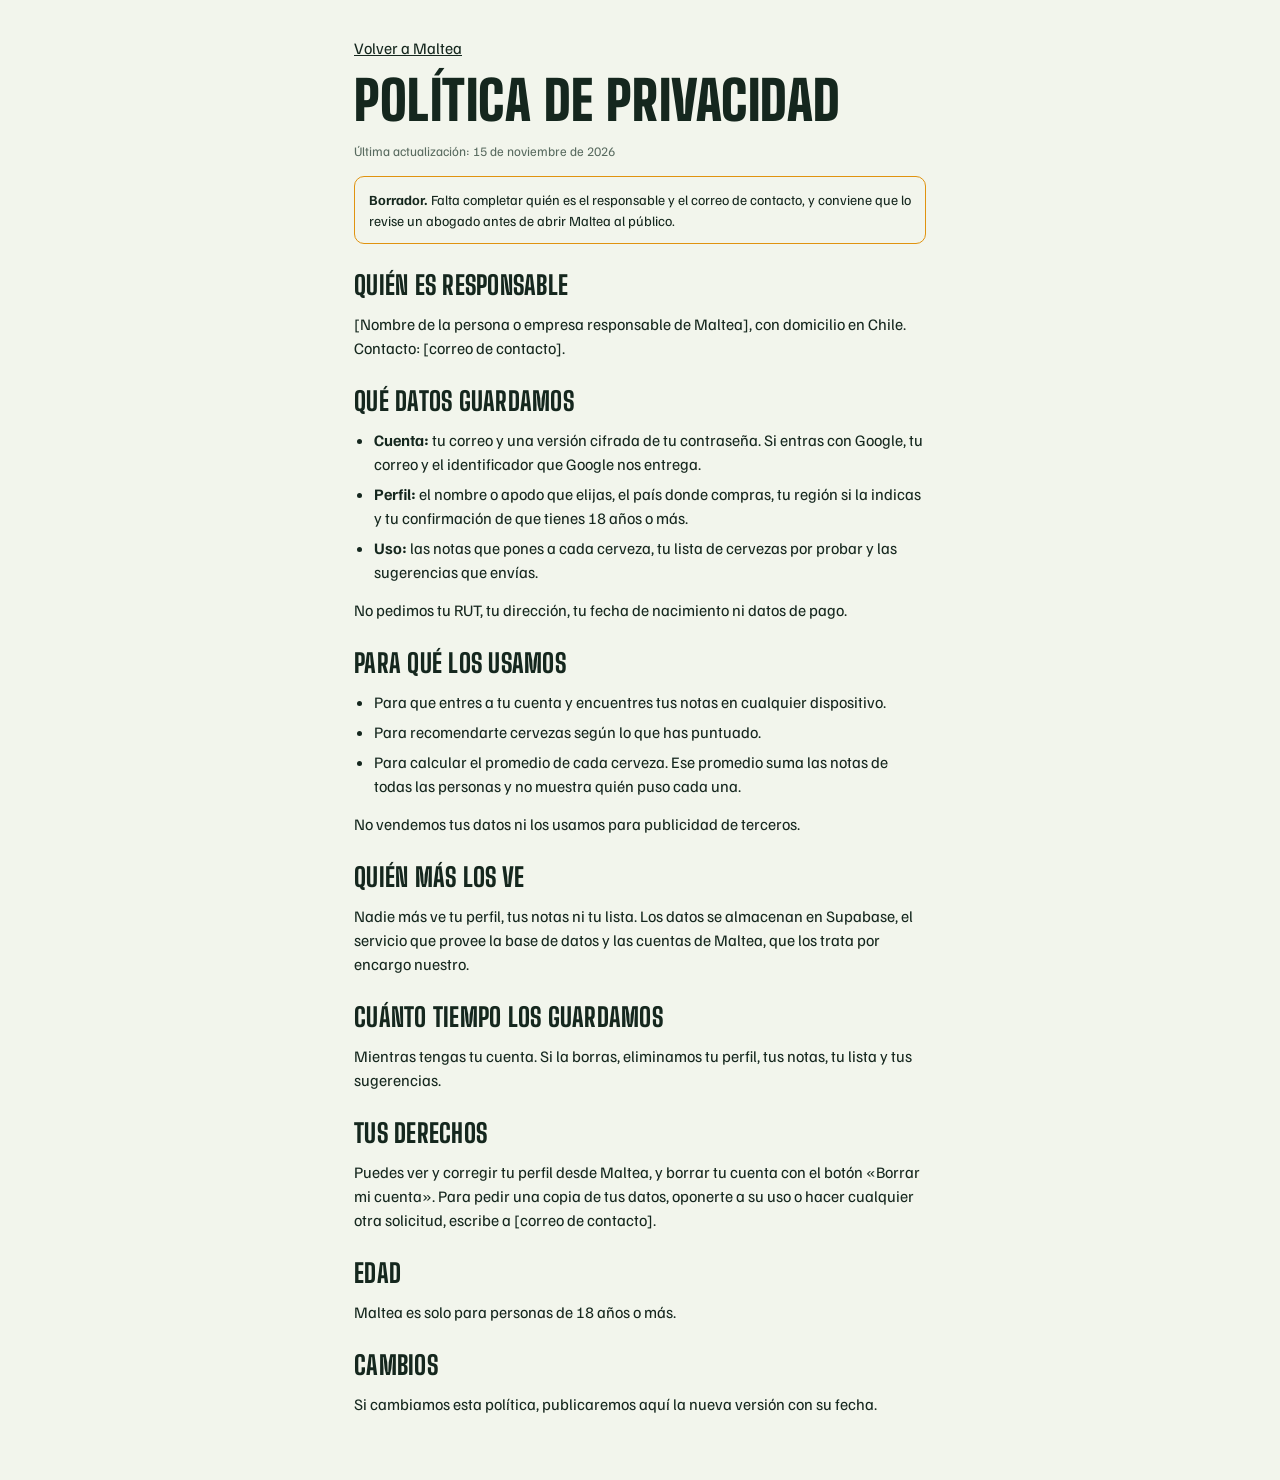
==== privacidad.html @ 9e96897e "Cuentas con Supabase: ingreso con correo, notas por persona y promedios compartidos - js/config.js: " ====
<!DOCTYPE html>
<html lang="es">
<head>
<meta charset="utf-8">
<meta name="viewport" content="width=device-width, initial-scale=1">
<title>Política de privacidad de Maltea</title>
<link rel="preconnect" href="https://fonts.googleapis.com">
<link rel="preconnect" href="https://fonts.gstatic.com" crossorigin>
<link href="https://fonts.googleapis.com/css2?family=Big+Shoulders+Display:wght@600;800;900&family=Familjen+Grotesk:wght@400;500;600;700&display=swap" rel="stylesheet">
<link rel="stylesheet" href="css/styles.css">
<style>
  .doc{max-width:68ch;margin:0 auto;padding:36px 20px 64px;display:grid;gap:14px}
  .doc h1{font-size:clamp(34px,6vw,54px);font-weight:900}
  .doc h2{font-size:26px;font-weight:800;margin-top:14px}
  .doc ul{margin:0;padding-left:20px;display:grid;gap:6px}
  .draft{border:1px solid var(--amber);border-radius:10px;padding:12px 14px;font-size:14px}
</style>
</head>
<body>
<main class="doc">
  <p><a href="index.html">Volver a Maltea</a></p>
  <h1>Política de privacidad</h1>
  <p class="note">Última actualización: 15 de noviembre de 2026</p>
  <p class="draft"><b>Borrador.</b> Falta completar quién es el responsable y el correo de contacto, y conviene que lo revise un abogado antes de abrir Maltea al público.</p>

  <h2>Quién es responsable</h2>
  <p>[Nombre de la persona o empresa responsable de Maltea], con domicilio en Chile. Contacto: [correo de contacto].</p>

  <h2>Qué datos guardamos</h2>
  <ul>
    <li><b>Cuenta:</b> tu correo y una versión cifrada de tu contraseña. Si entras con Google, tu correo y el identificador que Google nos entrega.</li>
    <li><b>Perfil:</b> el nombre o apodo que elijas, el país donde compras, tu región si la indicas y tu confirmación de que tienes 18 años o más.</li>
    <li><b>Uso:</b> las notas que pones a cada cerveza, tu lista de cervezas por probar y las sugerencias que envías.</li>
  </ul>
  <p>No pedimos tu RUT, tu dirección, tu fecha de nacimiento ni datos de pago.</p>

  <h2>Para qué los usamos</h2>
  <ul>
    <li>Para que entres a tu cuenta y encuentres tus notas en cualquier dispositivo.</li>
    <li>Para recomendarte cervezas según lo que has puntuado.</li>
    <li>Para calcular el promedio de cada cerveza. Ese promedio suma las notas de todas las personas y no muestra quién puso cada una.</li>
  </ul>
  <p>No vendemos tus datos ni los usamos para publicidad de terceros.</p>

  <h2>Quién más los ve</h2>
  <p>Nadie más ve tu perfil, tus notas ni tu lista. Los datos se almacenan en Supabase, el servicio que provee la base de datos y las cuentas de Maltea, que los trata por encargo nuestro.</p>

  <h2>Cuánto tiempo los guardamos</h2>
  <p>Mientras tengas tu cuenta. Si la borras, eliminamos tu perfil, tus notas, tu lista y tus sugerencias.</p>

  <h2>Tus derechos</h2>
  <p>Puedes ver y corregir tu perfil desde Maltea, y borrar tu cuenta con el botón «Borrar mi cuenta». Para pedir una copia de tus datos, oponerte a su uso o hacer cualquier otra solicitud, escribe a [correo de contacto].</p>

  <h2>Edad</h2>
  <p>Maltea es solo para personas de 18 años o más.</p>

  <h2>Cambios</h2>
  <p>Si cambiamos esta política, publicaremos aquí la nueva versión con su fecha.</p>
</main>
</body>
</html>
---- css/styles.css ----
/* Maltea. Plan: etiqueta de botella y letrero de schopería. Banda verde botella con titular condensado
   y burbujas; el resto en superficies tranquilas. El gesto fuerte es puntuar llenando vasos de schop. */
:root{
  --bg:#f2f5ec; --surface:#ffffff; --ink:#15271e; --muted:#586a5f; --line:#d3dbcc;
  --bottle:#1d5438; --bottle-ink:#eef4e4; --amber:#e0930f; --amber-ink:#8a5200; --on-amber:#1a1306;
  --foam:#fff6dc; --red:#c2362c; --ok:#1f7a4a;
  --display:"Big Shoulders Display","Arial Narrow",Impact,sans-serif;
  --body:"Familjen Grotesk","Segoe UI",system-ui,sans-serif;
}
@media (prefers-color-scheme: dark){
  :root:not([data-theme="light"]){
    --bg:#0e1913; --surface:#16241c; --ink:#edf2e5; --muted:#9bb0a1; --line:#2a3d31;
    --bottle:#143a27; --bottle-ink:#eef4e4; --amber:#f0a92b; --amber-ink:#f6c05c; --on-amber:#1a1306;
    --foam:#fff1c9; --red:#f07468; --ok:#6fd39c; color-scheme:dark;
  }
}
:root[data-theme="dark"]{
  --bg:#0e1913; --surface:#16241c; --ink:#edf2e5; --muted:#9bb0a1; --line:#2a3d31;
  --bottle:#143a27; --bottle-ink:#eef4e4; --amber:#f0a92b; --amber-ink:#f6c05c; --on-amber:#1a1306;
  --foam:#fff1c9; --red:#f07468; --ok:#6fd39c; color-scheme:dark;
}
*{box-sizing:border-box}
html{scroll-behavior:smooth}
body{margin:0;background:var(--bg);color:var(--ink);font-family:var(--body);font-size:16px;line-height:1.5}
h1,h2,h3{font-family:var(--display);text-transform:uppercase;letter-spacing:.01em;line-height:1;margin:0;text-wrap:balance}
p{margin:0}
a{color:inherit}
button{font:inherit;color:inherit}
:focus-visible{outline:3px solid var(--amber);outline-offset:2px;border-radius:4px}
.wrap{max-width:1160px;margin:0 auto;padding:0 20px}
[hidden]{display:none!important}

/* banda superior */
.band{background:var(--bottle);color:var(--bottle-ink);position:relative;overflow:hidden}
#bubbles{position:absolute;inset:0;width:100%;height:100%;pointer-events:none;opacity:.5}
.band .wrap{position:relative}
.top{display:flex;align-items:center;justify-content:space-between;gap:12px 20px;flex-wrap:wrap;padding:16px 0}
.brand{font-family:var(--display);font-weight:900;font-size:30px;text-transform:uppercase;letter-spacing:.03em;display:flex;align-items:center;gap:10px}
.brand i{display:block;width:16px;height:22px;clip-path:polygon(0 0,100% 0,84% 100%,16% 100%);background:linear-gradient(var(--foam) 0 24%,var(--amber) 24%)}
.nav{display:flex;gap:4px 16px;flex-wrap:wrap;font-size:15px;font-weight:600}
.nav a{text-decoration:none;padding:4px 0;border-bottom:2px solid transparent}
.nav a:hover{border-color:var(--amber)}
.where{display:flex;align-items:center;gap:8px;font-size:14px;border:1px solid rgba(238,244,228,.35);border-radius:999px;padding:5px 12px}
.flag{width:18px;height:12px;border-radius:2px;background:linear-gradient(#fff 0 50%,#c2362c 50%);position:relative;overflow:hidden;flex:none}
.flag::before{content:"";position:absolute;left:0;top:0;width:6px;height:6px;background:#1c3f94}
.hero{display:grid;grid-template-columns:1.15fr .85fr;gap:40px;padding:26px 0 44px;align-items:start}
.hero h1{font-weight:900;font-size:clamp(44px,7.2vw,90px)}
.hero h1 em{font-style:normal;color:var(--amber)}
.lead{font-size:18px;max-width:46ch;margin-top:18px;color:rgba(238,244,228,.9)}
.nums{display:flex;gap:10px 28px;flex-wrap:wrap;margin-top:24px}
.nums div b{display:block;font-family:var(--display);font-weight:800;font-size:40px;line-height:1;color:var(--amber);font-variant-numeric:tabular-nums}
.nums div span{font-size:13px;color:rgba(238,244,228,.85)}

/* tarjetas */
.card{background:var(--surface);color:var(--ink);border-radius:14px;padding:22px;border:1px solid var(--line)}
.card h2{font-size:28px;font-weight:800}
.card h3{font-size:22px;font-weight:800}
.sub{color:var(--muted);font-size:14px;margin-top:6px}
form{display:grid;gap:14px;margin-top:16px}
label.f{display:grid;gap:5px;font-size:14px;font-weight:600}
input[type=text],input[type=search],input[type=email],input[type=password],select{font:inherit;color:var(--ink);background:var(--bg);border:1px solid var(--line);border-radius:8px;padding:10px 12px;width:100%}
.check{display:flex;gap:10px;align-items:flex-start;font-size:14px}
.check input{margin-top:3px;width:17px;height:17px;accent-color:var(--bottle)}
.btn{font-weight:700;border:0;border-radius:8px;padding:12px 16px;cursor:pointer;background:var(--amber);color:var(--on-amber);text-decoration:none;display:inline-block}
.btn:hover{filter:brightness(1.06)}
.btn.ghost{background:none;color:var(--ink);border:1px solid var(--line);font-weight:600;padding:9px 13px}
.btn.ghost:hover{border-color:var(--amber)}
.btn.ghost[aria-pressed="true"]{background:var(--bottle);color:var(--bottle-ink);border-color:transparent}
.btn[disabled]{opacity:.55;cursor:default}
.btn.ghost.danger{border-color:var(--red);color:var(--red)}
.row{display:flex;gap:8px;flex-wrap:wrap}
.row .btn{padding:12px 16px}
.acct{display:flex;gap:8px;flex-wrap:wrap;align-items:center;margin-top:12px}
.acct .btn.ghost{font-size:13px;padding:6px 10px}
.err{color:var(--red);font-size:14px;font-weight:600}
.note{font-size:13px;color:var(--muted)}
.stats{display:grid;grid-template-columns:repeat(3,1fr);gap:10px;margin:16px 0}
.stat{background:var(--bg);border-radius:10px;padding:10px 12px}
.stat b{display:block;font-family:var(--display);font-size:30px;font-weight:800;line-height:1;font-variant-numeric:tabular-nums}
.stat span{font-size:12px;color:var(--muted)}
.lvl{margin-top:4px}
.lvl .bar{height:8px;border-radius:99px;background:var(--line);overflow:hidden;margin-top:6px}
.lvl .bar i{display:block;height:100%;background:var(--amber);border-radius:99px;transition:width .5s}

/* secciones */
section.blk{padding:44px 0 0}
.head{display:flex;justify-content:space-between;align-items:end;gap:16px;flex-wrap:wrap;margin-bottom:16px}
.head h2{font-size:clamp(30px,4vw,44px);font-weight:800}
.head p{color:var(--muted);max-width:60ch;font-size:15px}
.chips{display:flex;flex-wrap:wrap;gap:6px}
.chip{border:1px solid var(--line);background:var(--surface);border-radius:999px;padding:6px 13px;font-size:14px;font-weight:600;cursor:pointer}
.chip:hover{border-color:var(--amber)}
.chip[aria-pressed="true"]{background:var(--bottle);color:var(--bottle-ink);border-color:transparent}
.empty{border:1px dashed var(--line);border-radius:12px;padding:22px;color:var(--muted);display:flex;gap:18px;align-items:center;flex-wrap:wrap}

/* vasos */
.glasses{display:flex;gap:5px}
.g{width:22px;height:30px;border:0;padding:0;background:none;cursor:pointer;flex:none;border-radius:3px}
.g span{display:block;width:100%;height:100%;clip-path:polygon(0 0,100% 0,84% 100%,16% 100%);background:var(--line);position:relative;overflow:hidden}
.g i{position:absolute;left:0;right:0;bottom:0;height:0;background:linear-gradient(to bottom,var(--foam) 0 22%,var(--amber) 22%);transition:height .3s cubic-bezier(.2,.8,.2,1)}
.g.on i{height:100%}
.g:nth-child(2) i{transition-delay:.05s}.g:nth-child(3) i{transition-delay:.1s}.g:nth-child(4) i{transition-delay:.15s}.g:nth-child(5) i{transition-delay:.2s}
.g:hover span{background:var(--amber-ink)}
.glasses.big .g{width:44px;height:60px}
.glasses.big{gap:10px}
.sw{display:inline-block;width:12px;height:17px;clip-path:polygon(0 0,100% 0,84% 100%,16% 100%);background:linear-gradient(var(--foam) 0 20%,var(--c) 20%);flex:none;vertical-align:-3px}

/* cata rápida */
.deckwrap{display:grid;grid-template-columns:minmax(0,1.1fr) minmax(0,.9fr);gap:24px;align-items:stretch}
.deck{position:relative;min-height:330px}
.dcard{background:var(--surface);border:1px solid var(--line);border-radius:16px;padding:26px;display:flex;flex-direction:column;gap:12px;height:100%;border-top:8px solid var(--c,var(--amber));transition:transform .28s ease-in,opacity .28s ease-in}
.dcard.in{animation:dealin .3s ease-out}
.dcard.out-r{transform:translateX(60px) rotate(4deg);opacity:0}
.dcard.out-l{transform:translateX(-60px) rotate(-4deg);opacity:0}
@keyframes dealin{from{transform:translateY(14px) scale(.98);opacity:0}to{transform:none;opacity:1}}
.dcard h3{font-size:clamp(30px,4.4vw,46px);font-weight:900;overflow-wrap:anywhere}
.dcard .q{font-weight:700;margin-top:auto}
.dacts{display:flex;gap:8px;flex-wrap:wrap}
.dacts .wish{font-size:inherit;padding:9px 13px;align-self:auto}
.dside{display:flex;flex-direction:column;gap:14px}
.keys{font-size:13px;color:var(--muted)}
kbd{font-family:inherit;font-size:12px;border:1px solid var(--line);border-bottom-width:2px;border-radius:5px;padding:0 5px;background:var(--surface)}

/* paladar */
.palate{display:grid;grid-template-columns:minmax(0,320px) minmax(0,1fr);gap:24px;align-items:start}
.radar{width:100%;max-width:320px;height:auto;display:block;margin:0 auto}
.radar text{font-family:var(--body);font-size:11px;fill:var(--muted)}
.badges{display:grid;grid-template-columns:repeat(auto-fill,minmax(150px,1fr));gap:10px;margin-top:14px}
.badge{display:flex;gap:10px;align-items:center;border:1px solid var(--line);border-radius:12px;padding:10px;background:var(--surface)}
.badge .cap{width:38px;height:38px;border-radius:50%;flex:none;display:grid;place-items:center;font-family:var(--display);font-weight:800;font-size:15px;border:3px dotted var(--line);color:var(--muted)}
.badge.on .cap{background:var(--amber);color:var(--on-amber);border-color:var(--bottle)}
.badge b{display:block;font-size:14px;line-height:1.2}
.badge span{font-size:12px;color:var(--muted);line-height:1.25;display:block}
.badge:not(.on) b{color:var(--muted)}

/* grillas de cervezas */
.grid{display:grid;grid-template-columns:repeat(auto-fill,minmax(255px,1fr));gap:14px}
.beer{background:var(--surface);border:1px solid var(--line);border-radius:12px;padding:16px;display:flex;flex-direction:column;gap:9px}
.beer h3{font-size:24px;font-weight:800;overflow-wrap:anywhere}
.meta{font-size:14px;color:var(--muted)}
.tags{display:flex;flex-wrap:wrap;gap:6px;align-items:center}
.tag{font-size:12px;font-weight:600;border:1px solid var(--line);border-radius:999px;padding:2px 9px}
.tag.style{background:var(--bottle);color:var(--bottle-ink);border-color:transparent}
.tag.warn{border-color:var(--amber);color:var(--amber-ink)}
.rate{margin-top:auto;display:flex;justify-content:space-between;align-items:end;gap:10px;padding-top:10px;border-top:1px dashed var(--line)}
.avg{font-size:13px;color:var(--muted);text-align:right;font-variant-numeric:tabular-nums}
.avg b{color:var(--ink)}
.mine{font-size:12px;color:var(--amber-ink);font-weight:700;min-height:18px}
.wish{align-self:flex-start;font-size:13px;padding:5px 10px}
.rec{border-left:5px solid var(--amber)}
.match{font-family:var(--display);font-weight:800;font-size:22px;color:var(--amber-ink);font-variant-numeric:tabular-nums}
.filters{display:grid;grid-template-columns:1fr 210px 170px 190px;gap:10px;margin:12px 0 14px}
.more{display:flex;justify-content:center;margin-top:18px}
.rank{list-style:none;margin:0;padding:0;display:grid;gap:8px;counter-reset:r}
.rank li{counter-increment:r;display:flex;gap:12px;align-items:baseline;background:var(--surface);border:1px solid var(--line);border-radius:10px;padding:10px 14px}
.rank li::before{content:counter(r);font-family:var(--display);font-weight:800;font-size:22px;color:var(--amber-ink);min-width:18px}
.rank li span{margin-left:auto;font-variant-numeric:tabular-nums;color:var(--muted);font-size:14px;white-space:nowrap}
.two{display:grid;grid-template-columns:minmax(0,1.4fr) minmax(0,1fr);gap:24px;align-items:start}

/* guía de estilos */
.guide{display:grid;grid-template-columns:repeat(auto-fill,minmax(300px,1fr));gap:12px}
.fam{background:var(--surface);border:1px solid var(--line);border-radius:12px;padding:14px 16px;display:flex;flex-direction:column;gap:8px}
.fam h3{font-size:21px;font-weight:800;display:flex;gap:8px;align-items:center}
.fam p{font-size:14px;color:var(--muted)}
.fam .tag{cursor:default}

.countries{display:flex;flex-wrap:wrap;gap:8px;list-style:none;padding:0;margin:0}
.countries li{border:1px solid var(--line);border-radius:999px;padding:5px 12px;font-size:14px;color:var(--muted)}
.countries li.live{background:var(--bottle);color:var(--bottle-ink);border-color:transparent;font-weight:700}
footer{padding:36px 0 48px;color:var(--muted);font-size:13px;display:grid;gap:6px}

#toasts{position:fixed;right:16px;bottom:16px;display:grid;gap:8px;z-index:20;max-width:min(340px,calc(100vw - 32px))}
.toast{background:var(--ink);color:var(--bg);border-radius:12px;padding:12px 14px;font-size:14px;box-shadow:0 8px 24px rgba(0,0,0,.25);animation:dealin .25s ease-out}
.toast b{display:block;font-family:var(--display);text-transform:uppercase;font-size:18px;letter-spacing:.02em}
#fx{position:fixed;inset:0;width:100%;height:100%;pointer-events:none;z-index:19}

@media (max-width:900px){
  .hero,.deckwrap,.palate,.two{grid-template-columns:1fr;gap:22px}
  .filters{grid-template-columns:1fr 1fr}
  .filters input{grid-column:1/-1}
}
@media (max-width:480px){.filters{grid-template-columns:1fr}.glasses.big .g{width:38px;height:52px}}
@media (prefers-reduced-motion:reduce){
  html{scroll-behavior:auto}
  .g i,.dcard,.lvl .bar i{transition:none}
  .dcard.in,.toast{animation:none}
}
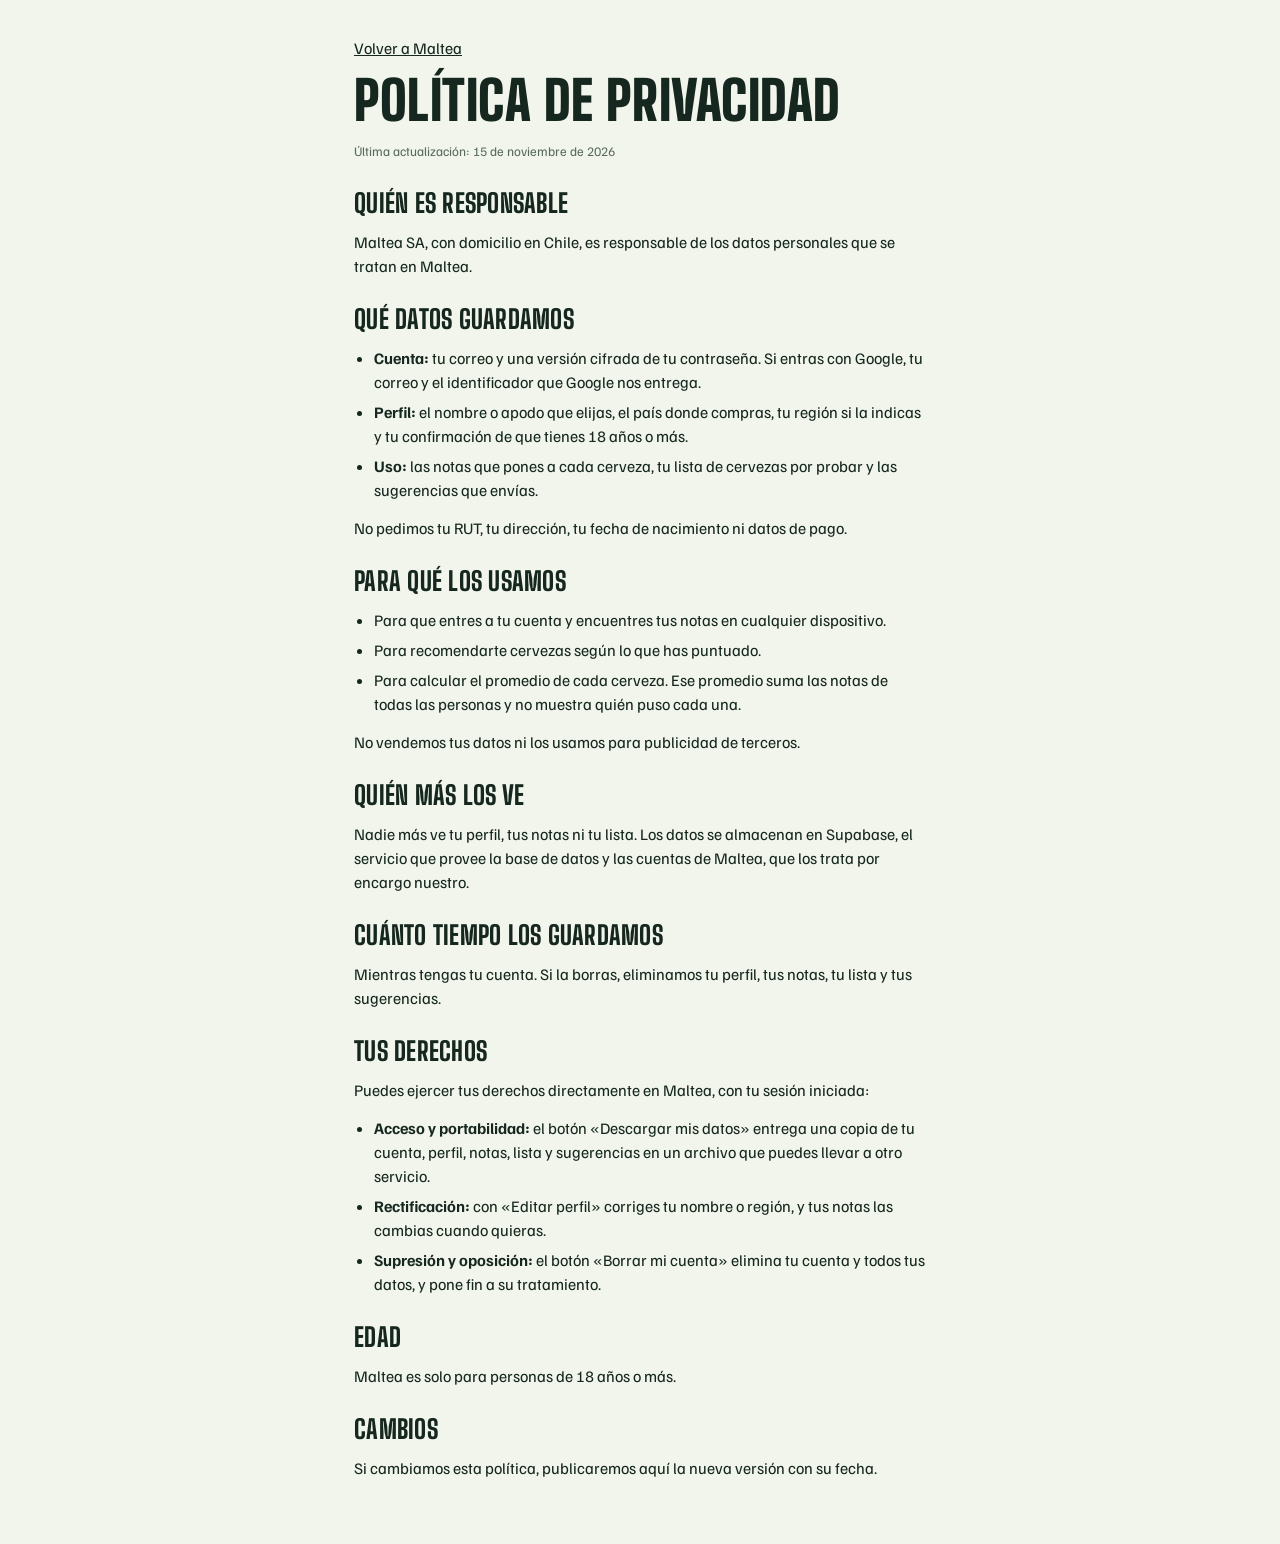
==== commit 73ed30bd: "Política de privacidad con Maltea SA y botón «Descargar mis datos» Sin correo de contacto, los derec" ====
--- a/privacidad.html
+++ b/privacidad.html
@@ -4,6 +4,7 @@
 <meta charset="utf-8">
 <meta name="viewport" content="width=device-width, initial-scale=1">
 <title>Política de privacidad de Maltea</title>
+<link rel="icon" href="img/favicon.svg" type="image/svg+xml">
 <link rel="preconnect" href="https://fonts.googleapis.com">
 <link rel="preconnect" href="https://fonts.gstatic.com" crossorigin>
 <link href="https://fonts.googleapis.com/css2?family=Big+Shoulders+Display:wght@600;800;900&family=Familjen+Grotesk:wght@400;500;600;700&display=swap" rel="stylesheet">
@@ -13,7 +14,6 @@
   .doc h1{font-size:clamp(34px,6vw,54px);font-weight:900}
   .doc h2{font-size:26px;font-weight:800;margin-top:14px}
   .doc ul{margin:0;padding-left:20px;display:grid;gap:6px}
-  .draft{border:1px solid var(--amber);border-radius:10px;padding:12px 14px;font-size:14px}
 </style>
 </head>
 <body>
@@ -21,10 +21,9 @@
   <p><a href="index.html">Volver a Maltea</a></p>
   <h1>Política de privacidad</h1>
   <p class="note">Última actualización: 15 de noviembre de 2026</p>
-  <p class="draft"><b>Borrador.</b> Falta completar quién es el responsable y el correo de contacto, y conviene que lo revise un abogado antes de abrir Maltea al público.</p>
 
   <h2>Quién es responsable</h2>
-  <p>[Nombre de la persona o empresa responsable de Maltea], con domicilio en Chile. Contacto: [correo de contacto].</p>
+  <p>Maltea SA, con domicilio en Chile, es responsable de los datos personales que se tratan en Maltea.</p>
 
   <h2>Qué datos guardamos</h2>
   <ul>
@@ -49,7 +48,12 @@
   <p>Mientras tengas tu cuenta. Si la borras, eliminamos tu perfil, tus notas, tu lista y tus sugerencias.</p>
 
   <h2>Tus derechos</h2>
-  <p>Puedes ver y corregir tu perfil desde Maltea, y borrar tu cuenta con el botón «Borrar mi cuenta». Para pedir una copia de tus datos, oponerte a su uso o hacer cualquier otra solicitud, escribe a [correo de contacto].</p>
+  <p>Puedes ejercer tus derechos directamente en Maltea, con tu sesión iniciada:</p>
+  <ul>
+    <li><b>Acceso y portabilidad:</b> el botón «Descargar mis datos» entrega una copia de tu cuenta, perfil, notas, lista y sugerencias en un archivo que puedes llevar a otro servicio.</li>
+    <li><b>Rectificación:</b> con «Editar perfil» corriges tu nombre o región, y tus notas las cambias cuando quieras.</li>
+    <li><b>Supresión y oposición:</b> el botón «Borrar mi cuenta» elimina tu cuenta y todos tus datos, y pone fin a su tratamiento.</li>
+  </ul>
 
   <h2>Edad</h2>
   <p>Maltea es solo para personas de 18 años o más.</p>
--- a/css/styles.css
+++ b/css/styles.css
@@ -70,6 +70,10 @@
 .btn.ghost.danger{border-color:var(--red);color:var(--red)}
 .row{display:flex;gap:8px;flex-wrap:wrap}
 .row .btn{padding:12px 16px}
+.linkbtn{background:none;border:0;padding:0;color:inherit;text-decoration:underline;cursor:pointer;font-size:inherit}
+.or{display:flex;align-items:center;gap:10px;color:var(--muted);font-size:13px}
+.or::before,.or::after{content:"";flex:1;border-top:1px solid var(--line)}
+.btn.google{width:100%}
 .acct{display:flex;gap:8px;flex-wrap:wrap;align-items:center;margin-top:12px}
 .acct .btn.ghost{font-size:13px;padding:6px 10px}
 .err{color:var(--red);font-size:14px;font-weight:600}
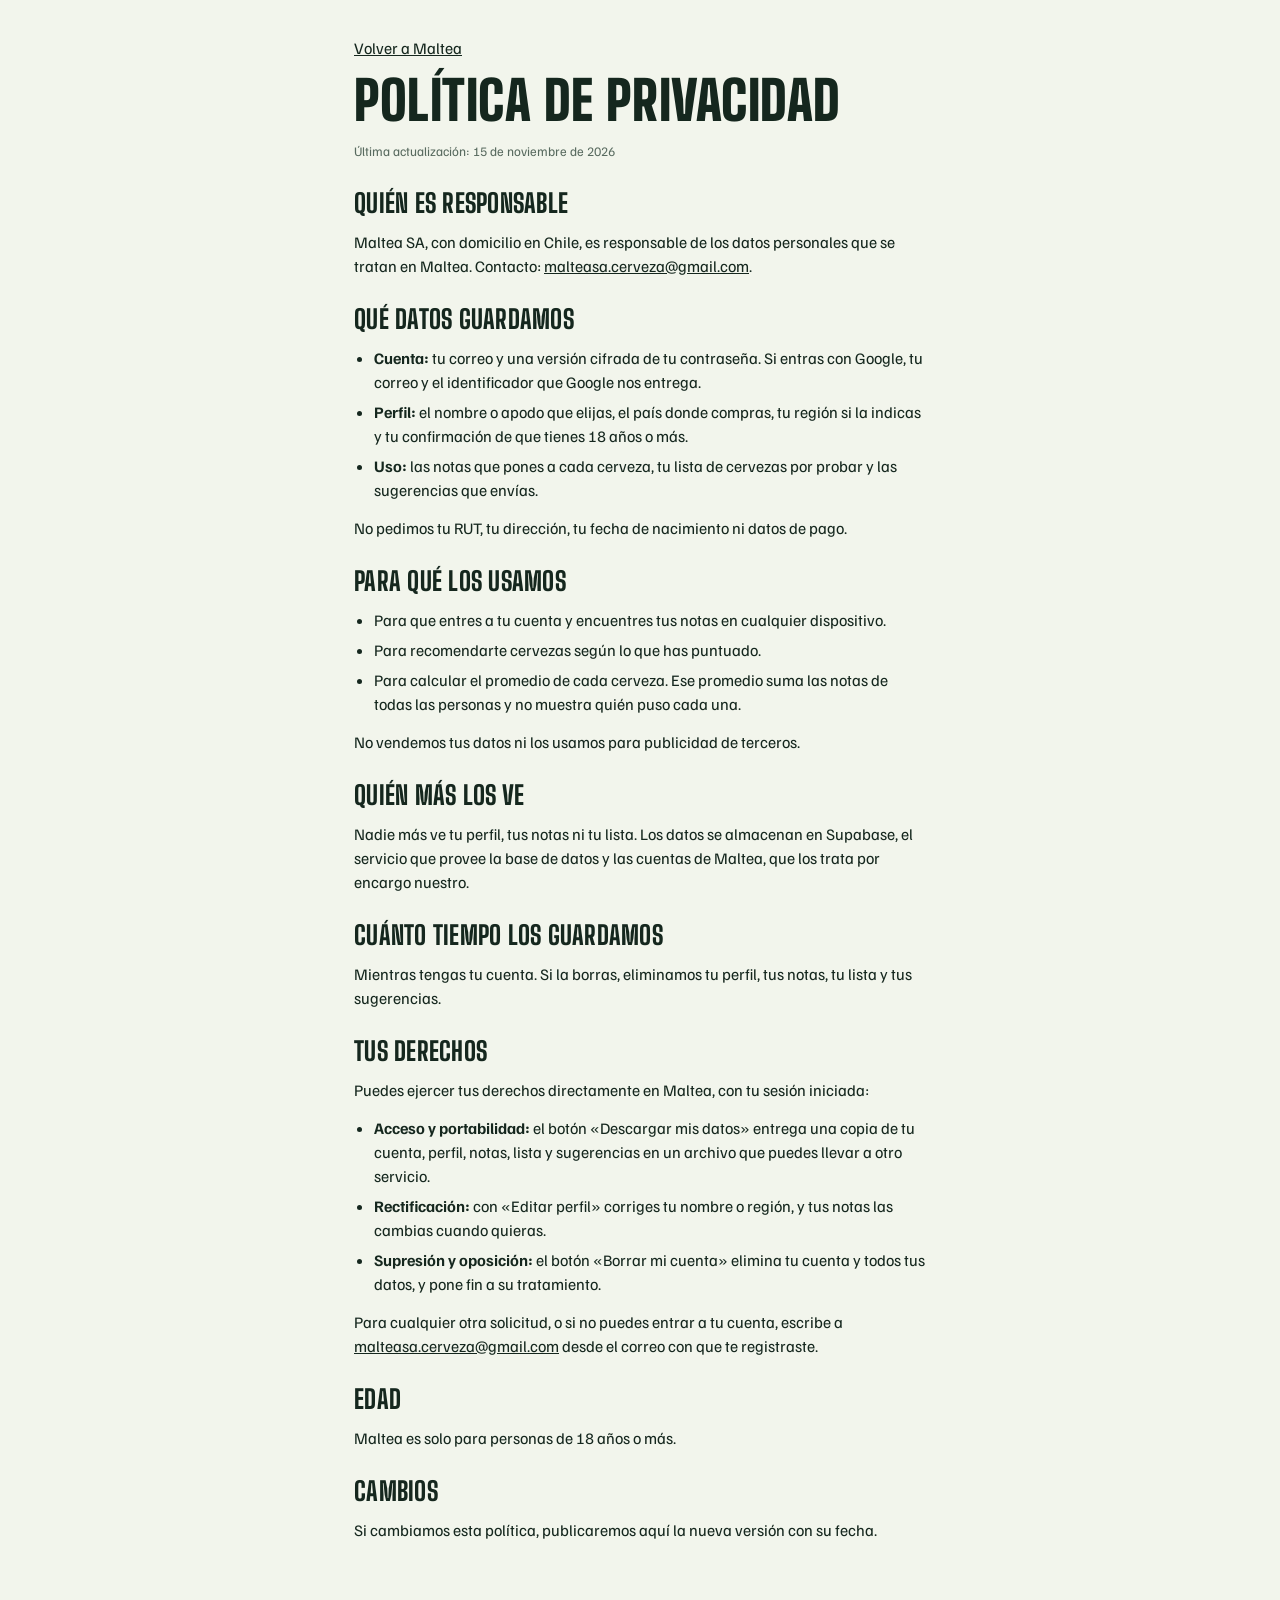
==== commit a57c4d2f: "Agregar correo de contacto de Maltea SA Co-Authored-By: Claude Opus 5.5 <noreply@anthropic.com> Clau" ====
--- a/privacidad.html
+++ b/privacidad.html
@@ -23,7 +23,7 @@
   <p class="note">Última actualización: 15 de noviembre de 2026</p>
 
   <h2>Quién es responsable</h2>
-  <p>Maltea SA, con domicilio en Chile, es responsable de los datos personales que se tratan en Maltea.</p>
+  <p>Maltea SA, con domicilio en Chile, es responsable de los datos personales que se tratan en Maltea. Contacto: <a href="mailto:malteasa.cerveza@gmail.com">malteasa.cerveza@gmail.com</a>.</p>
 
   <h2>Qué datos guardamos</h2>
   <ul>
@@ -54,6 +54,7 @@
     <li><b>Rectificación:</b> con «Editar perfil» corriges tu nombre o región, y tus notas las cambias cuando quieras.</li>
     <li><b>Supresión y oposición:</b> el botón «Borrar mi cuenta» elimina tu cuenta y todos tus datos, y pone fin a su tratamiento.</li>
   </ul>
+  <p>Para cualquier otra solicitud, o si no puedes entrar a tu cuenta, escribe a <a href="mailto:malteasa.cerveza@gmail.com">malteasa.cerveza@gmail.com</a> desde el correo con que te registraste.</p>
 
   <h2>Edad</h2>
   <p>Maltea es solo para personas de 18 años o más.</p>
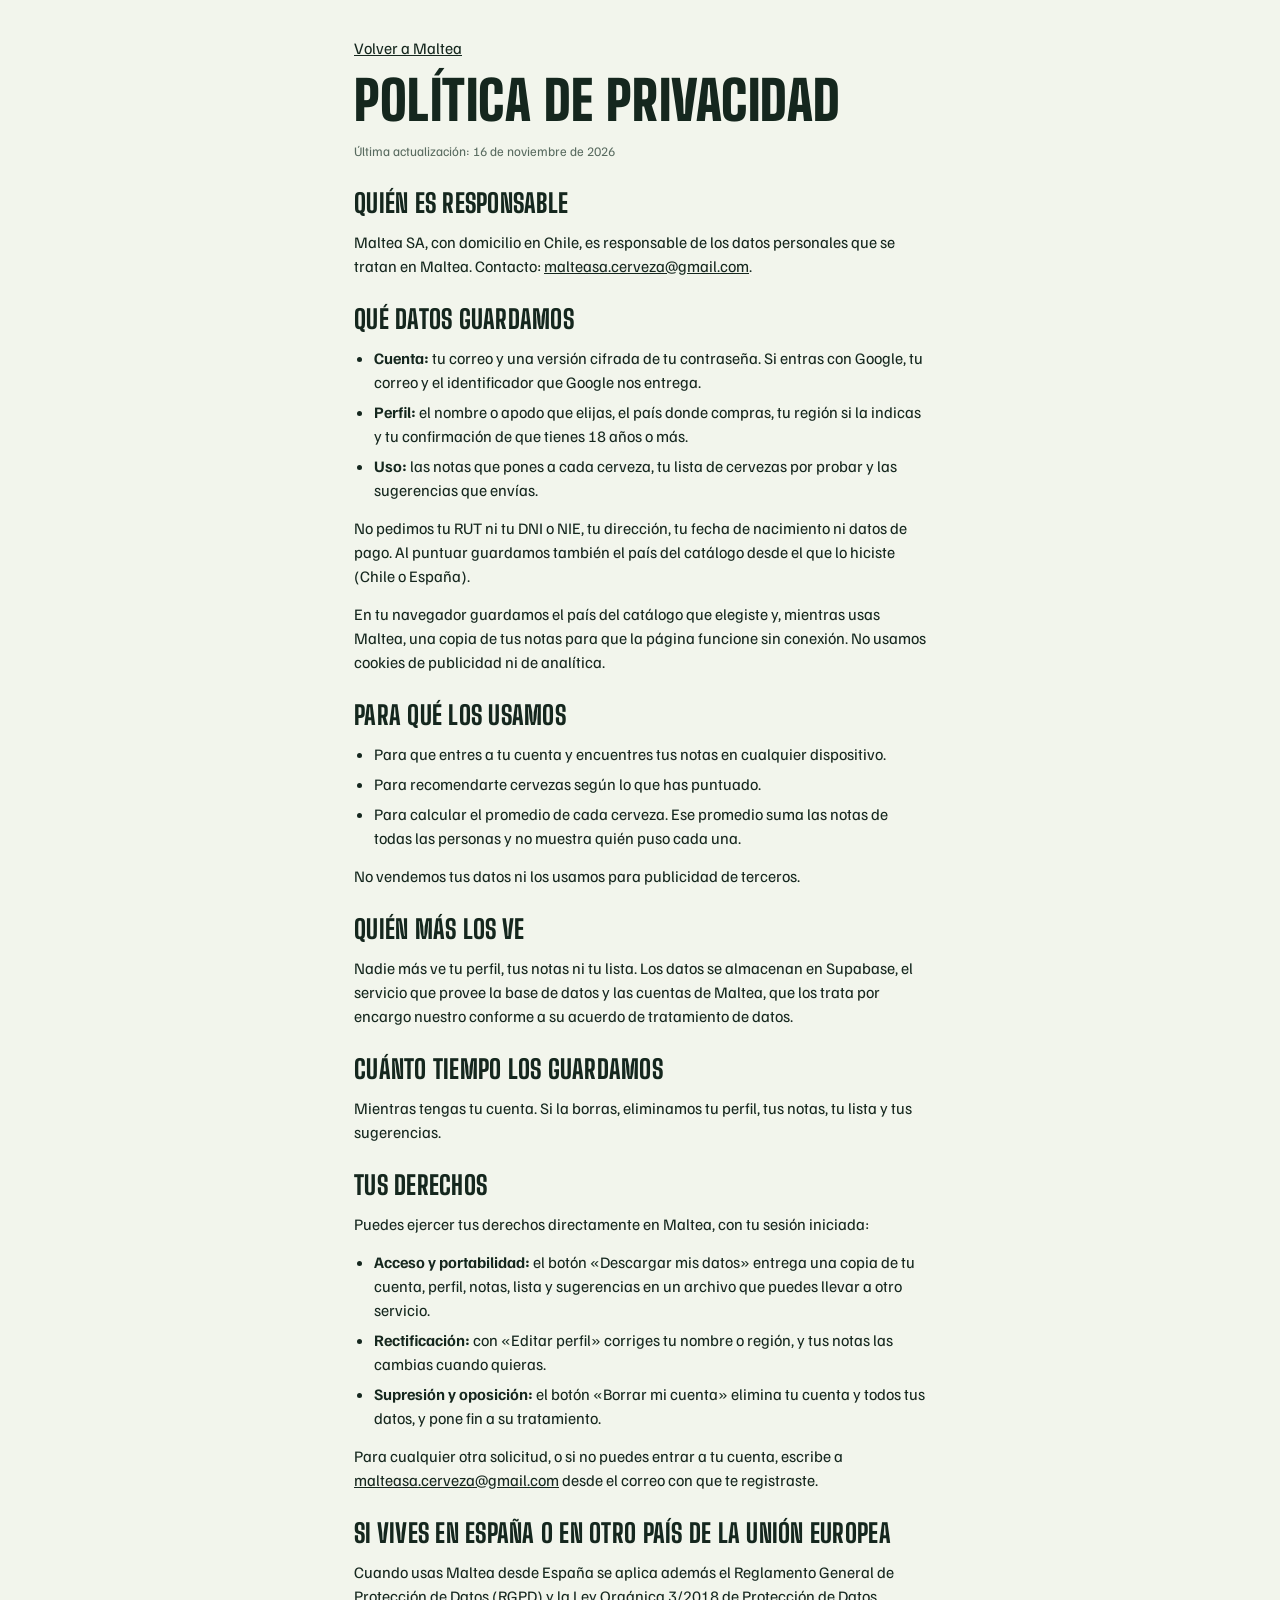
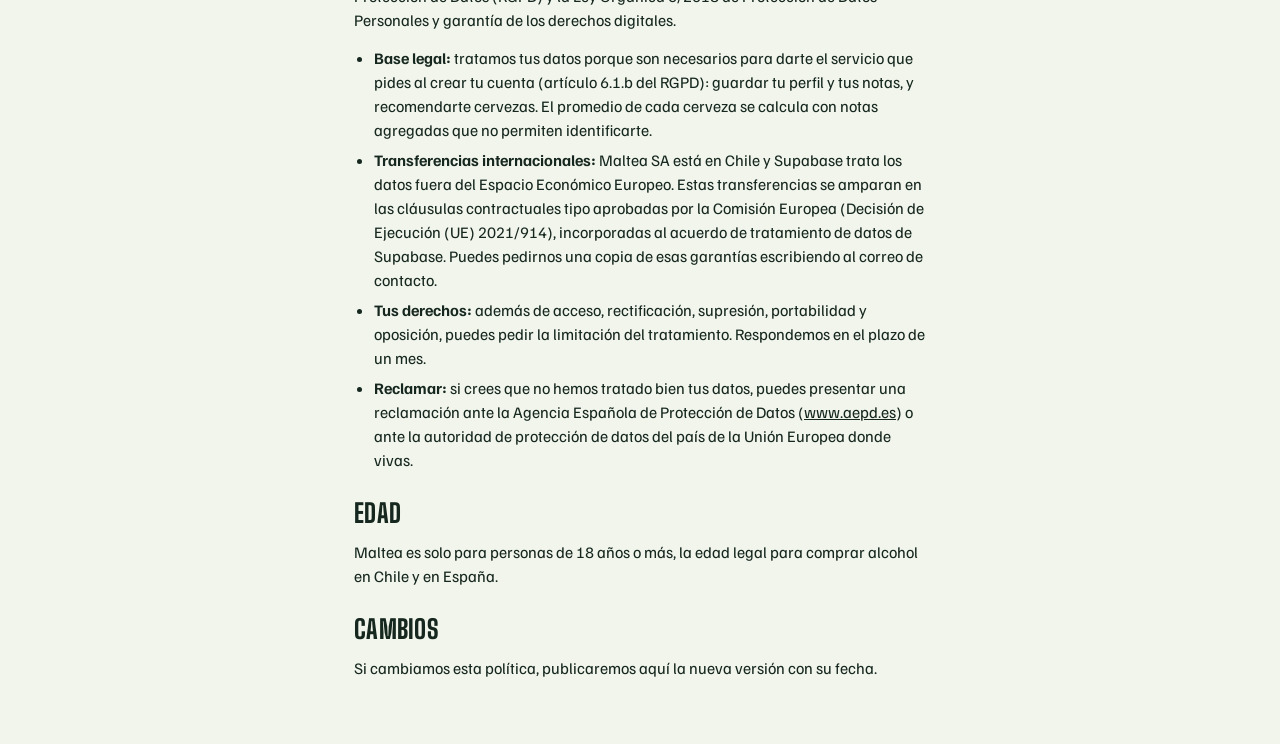
==== commit 93ed9ad9: "Abre España: catálogo de 160 cervezas, selector de país y registro - js/catalogo-es.js con masivas, " ====
--- a/privacidad.html
+++ b/privacidad.html
@@ -20,7 +20,7 @@
 <main class="doc">
   <p><a href="index.html">Volver a Maltea</a></p>
   <h1>Política de privacidad</h1>
-  <p class="note">Última actualización: 15 de noviembre de 2026</p>
+  <p class="note">Última actualización: 16 de noviembre de 2026</p>
 
   <h2>Quién es responsable</h2>
   <p>Maltea SA, con domicilio en Chile, es responsable de los datos personales que se tratan en Maltea. Contacto: <a href="mailto:malteasa.cerveza@gmail.com">malteasa.cerveza@gmail.com</a>.</p>
@@ -31,7 +31,8 @@
     <li><b>Perfil:</b> el nombre o apodo que elijas, el país donde compras, tu región si la indicas y tu confirmación de que tienes 18 años o más.</li>
     <li><b>Uso:</b> las notas que pones a cada cerveza, tu lista de cervezas por probar y las sugerencias que envías.</li>
   </ul>
-  <p>No pedimos tu RUT, tu dirección, tu fecha de nacimiento ni datos de pago.</p>
+  <p>No pedimos tu RUT ni tu DNI o NIE, tu dirección, tu fecha de nacimiento ni datos de pago. Al puntuar guardamos también el país del catálogo desde el que lo hiciste (Chile o España).</p>
+  <p>En tu navegador guardamos el país del catálogo que elegiste y, mientras usas Maltea, una copia de tus notas para que la página funcione sin conexión. No usamos cookies de publicidad ni de analítica.</p>
 
   <h2>Para qué los usamos</h2>
   <ul>
@@ -42,7 +43,7 @@
   <p>No vendemos tus datos ni los usamos para publicidad de terceros.</p>
 
   <h2>Quién más los ve</h2>
-  <p>Nadie más ve tu perfil, tus notas ni tu lista. Los datos se almacenan en Supabase, el servicio que provee la base de datos y las cuentas de Maltea, que los trata por encargo nuestro.</p>
+  <p>Nadie más ve tu perfil, tus notas ni tu lista. Los datos se almacenan en Supabase, el servicio que provee la base de datos y las cuentas de Maltea, que los trata por encargo nuestro conforme a su acuerdo de tratamiento de datos.</p>
 
   <h2>Cuánto tiempo los guardamos</h2>
   <p>Mientras tengas tu cuenta. Si la borras, eliminamos tu perfil, tus notas, tu lista y tus sugerencias.</p>
@@ -56,8 +57,17 @@
   </ul>
   <p>Para cualquier otra solicitud, o si no puedes entrar a tu cuenta, escribe a <a href="mailto:malteasa.cerveza@gmail.com">malteasa.cerveza@gmail.com</a> desde el correo con que te registraste.</p>
 
+  <h2>Si vives en España o en otro país de la Unión Europea</h2>
+  <p>Cuando usas Maltea desde España se aplica además el Reglamento General de Protección de Datos (RGPD) y la Ley Orgánica 3/2018 de Protección de Datos Personales y garantía de los derechos digitales.</p>
+  <ul>
+    <li><b>Base legal:</b> tratamos tus datos porque son necesarios para darte el servicio que pides al crear tu cuenta (artículo 6.1.b del RGPD): guardar tu perfil y tus notas, y recomendarte cervezas. El promedio de cada cerveza se calcula con notas agregadas que no permiten identificarte.</li>
+    <li><b>Transferencias internacionales:</b> Maltea SA está en Chile y Supabase trata los datos fuera del Espacio Económico Europeo. Estas transferencias se amparan en las cláusulas contractuales tipo aprobadas por la Comisión Europea (Decisión de Ejecución (UE) 2021/914), incorporadas al acuerdo de tratamiento de datos de Supabase. Puedes pedirnos una copia de esas garantías escribiendo al correo de contacto.</li>
+    <li><b>Tus derechos:</b> además de acceso, rectificación, supresión, portabilidad y oposición, puedes pedir la limitación del tratamiento. Respondemos en el plazo de un mes.</li>
+    <li><b>Reclamar:</b> si crees que no hemos tratado bien tus datos, puedes presentar una reclamación ante la Agencia Española de Protección de Datos (<a href="https://www.aepd.es">www.aepd.es</a>) o ante la autoridad de protección de datos del país de la Unión Europea donde vivas.</li>
+  </ul>
+
   <h2>Edad</h2>
-  <p>Maltea es solo para personas de 18 años o más.</p>
+  <p>Maltea es solo para personas de 18 años o más, la edad legal para comprar alcohol en Chile y en España.</p>
 
   <h2>Cambios</h2>
   <p>Si cambiamos esta política, publicaremos aquí la nueva versión con su fecha.</p>
--- a/css/styles.css
+++ b/css/styles.css
@@ -40,9 +40,16 @@
 .nav{display:flex;gap:4px 16px;flex-wrap:wrap;font-size:15px;font-weight:600}
 .nav a{text-decoration:none;padding:4px 0;border-bottom:2px solid transparent}
 .nav a:hover{border-color:var(--amber)}
-.where{display:flex;align-items:center;gap:8px;font-size:14px;border:1px solid rgba(238,244,228,.35);border-radius:999px;padding:5px 12px}
-.flag{width:18px;height:12px;border-radius:2px;background:linear-gradient(#fff 0 50%,#c2362c 50%);position:relative;overflow:hidden;flex:none}
-.flag::before{content:"";position:absolute;left:0;top:0;width:6px;height:6px;background:#1c3f94}
+.where{display:flex;gap:2px;border:1px solid rgba(238,244,228,.35);border-radius:999px;padding:3px}
+.where button{display:flex;align-items:center;gap:7px;font:inherit;font-size:14px;color:inherit;background:none;border:0;border-radius:999px;padding:4px 11px;cursor:pointer;opacity:.75}
+.where button:hover{opacity:1}
+.where button[aria-pressed="true"]{background:rgba(238,244,228,.16);opacity:1;font-weight:600}
+.where button:focus-visible{outline:2px solid var(--amber);outline-offset:2px}
+.flag{width:18px;height:12px;border-radius:2px;position:relative;overflow:hidden;flex:none}
+.flag.cl{background:linear-gradient(#fff 0 50%,#c2362c 50%)}
+.flag.cl::before{content:"";position:absolute;left:0;top:0;width:6px;height:6px;background:#1c3f94}
+.flag.es{background:linear-gradient(#c60b1e 0 25%,#ffc400 25% 75%,#c60b1e 75%)}
+.linkbtn{font:inherit;color:inherit;background:none;border:0;padding:0;text-decoration:underline;cursor:pointer}
 .hero{display:grid;grid-template-columns:1.15fr .85fr;gap:40px;padding:26px 0 44px;align-items:start}
 .hero h1{font-weight:900;font-size:clamp(44px,7.2vw,90px)}
 .hero h1 em{font-style:normal;color:var(--amber)}
